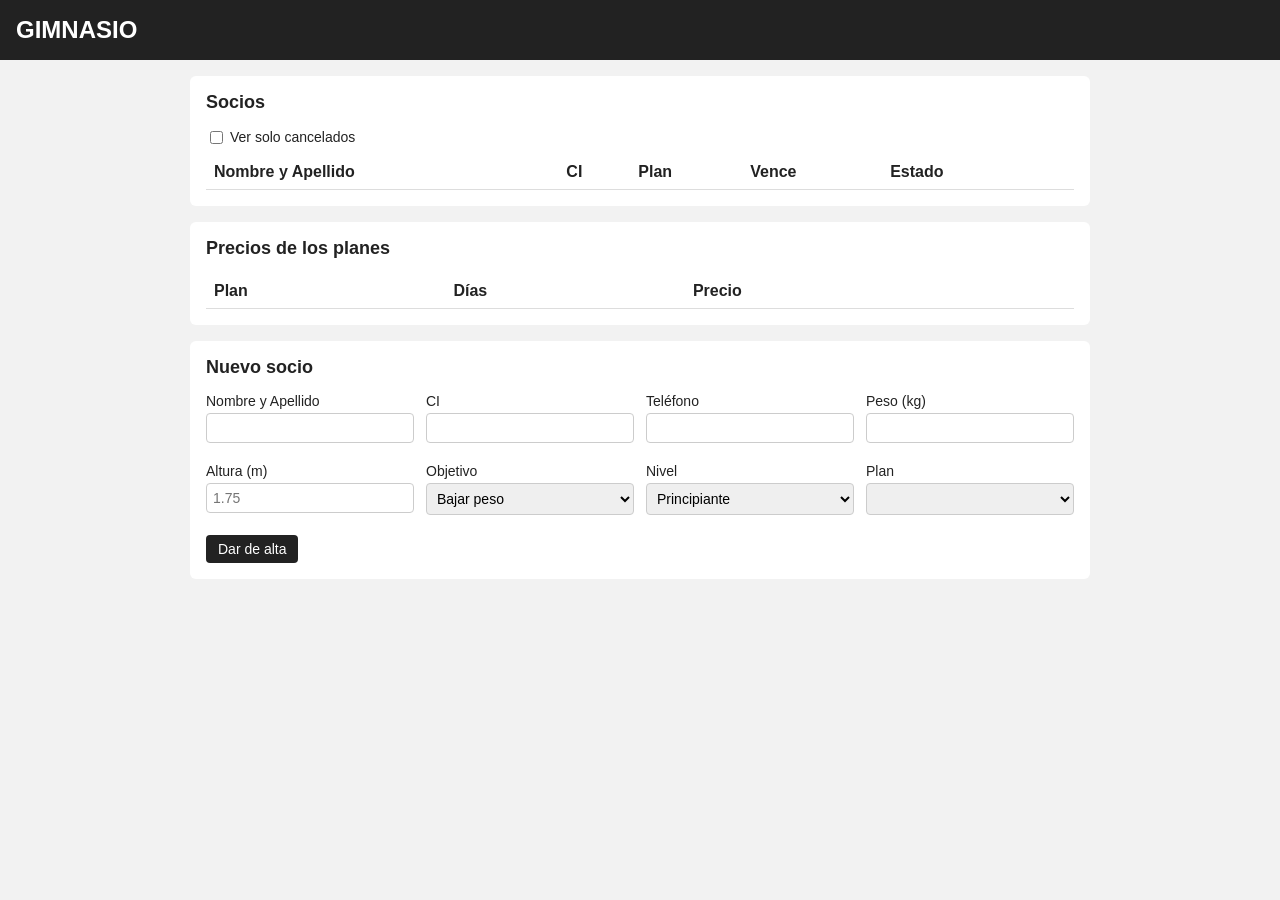
==== static/index.html @ 50587e6d "Merge pull request #16: T5 T5: cancelar y congelar plan" ====
<!DOCTYPE html>
<html lang="es">
<head>
    <meta charset="UTF-8">
    <meta name="viewport" content="width=device-width, initial-scale=1.0">
    <title>Gimnasio - Socios</title>
    <link rel="stylesheet" href="estilos.css">
</head>
<body>
    <header>
        <h1>GIMNASIO</h1>
    </header>

    <main>
        <!-- Aquí aparecen los mensajes de éxito o error -->
        <div id="mensaje"></div>

        <section>
            <h2>Socios</h2>
            <label class="casilla">
                <input id="ver-cancelados" type="checkbox" onchange="cargarSocios()"> Ver solo cancelados
            </label>
            <div class="tabla-scroll">
                <table>
                    <thead>
                        <tr>
                            <th>Nombre y Apellido</th>
                            <th>CI</th>
                            <th>Plan</th>
                            <th>Vence</th>
                            <th>Estado</th>
                            <th></th>
                        </tr>
                    </thead>
                    <!-- Las filas las rellena cargarSocios() en app.js -->
                    <tbody id="tabla-socios"></tbody>
                </table>
            </div>
        </section>

        <section>
            <h2>Precios de los planes</h2>
            <div class="tabla-scroll">
                <table>
                    <thead>
                        <tr>
                            <th>Plan</th>
                            <th>Días</th>
                            <th>Precio</th>
                            <th></th>
                        </tr>
                    </thead>
                    <!-- Las filas las rellena cargarPrecios() en app.js -->
                    <tbody id="tabla-precios"></tbody>
                </table>
            </div>
        </section>

        <section>
            <h2>Nuevo socio</h2>
            <form id="form-alta" onsubmit="darDeAlta(event)">
                <div class="campos">
                    <label>Nombre y Apellido <input id="nombre" required></label>
                    <label>CI <input id="ci" required></label>
                    <label>Teléfono <input id="telefono"></label>
                    <label>Peso (kg) <input id="peso" type="number" step="0.1" required></label>
                    <label>Altura (m) <input id="altura" type="number" step="0.01" placeholder="1.75" required></label>
                    <label>Objetivo
                        <select id="objetivo">
                            <option value="bajar peso">Bajar peso</option>
                            <option value="ganar musculo">Ganar músculo</option>
                            <option value="mantenerse">Mantenerse</option>
                        </select>
                    </label>
                    <label>Nivel
                        <select id="nivel">
                            <option value="principiante">Principiante</option>
                            <option value="intermedio">Intermedio</option>
                            <option value="avanzado">Avanzado</option>
                        </select>
                    </label>
                    <label>Plan
                        <!-- Las opciones las rellena cargarPlanes() en app.js -->
                        <select id="plan"></select>
                    </label>
                </div>
                <button type="submit">Dar de alta</button>
            </form>
        </section>
    </main>

    <script src="app.js"></script>
    <script>
        // Al abrir la página: cargar la tabla y los planes del desplegable
        cargarSocios();
        cargarPlanes("plan", null);
        cargarPrecios();
    </script>
</body>
</html>
---- static/estilos.css ----
/* =============================================
   Estilos del gimnasio (CSS básico, sin frameworks)
   ============================================= */

body {
    margin: 0;
    font-family: Arial, sans-serif;
    background: #f2f2f2;
    color: #222;
}

header {
    background: #222;
    color: white;
    padding: 16px;
}

header h1 {
    margin: 0;
    font-size: 24px;
}

header a {
    color: #ccc;
    text-decoration: none;
}

main {
    max-width: 900px;
    margin: 0 auto;
    padding: 16px;
}

section {
    background: white;
    padding: 16px;
    margin-bottom: 16px;
    border-radius: 6px;
}

h2 {
    margin-top: 0;
    font-size: 18px;
}

/* El atributo hidden tiene que ganarle al display de botones y etiquetas */
[hidden] {
    display: none !important;
}

/* ---------- Mensajes ---------- */

.mensaje {
    padding: 12px;
    margin-bottom: 16px;
    border-radius: 6px;
    font-weight: bold;
}

.mensaje.ok {
    background: #d4edda;
    color: #155724;
}

.mensaje.error {
    background: #f8d7da;
    color: #721c24;
}

/* ---------- Tablas ---------- */

.tabla-scroll {
    overflow-x: auto;
}

table {
    width: 100%;
    border-collapse: collapse;
}

th, td {
    text-align: left;
    padding: 8px;
    border-bottom: 1px solid #ddd;
}

.acciones {
    white-space: nowrap;
}

/* ---------- Estados del socio (regla 2) ---------- */

.estado {
    padding: 3px 8px;
    border-radius: 10px;
    font-size: 13px;
    color: white;
}

.activo {
    background: #28a745;
}

.por-vencer {
    background: #fd7e14;
}

.vencido {
    background: #dc3545;
}

.congelado {
    background: #17a2b8;
}

.cancelado {
    background: #6c757d;
}

/* ---------- Progreso (regla 6) ---------- */

.va-bien {
    color: #28a745;
}

.va-mal {
    color: #dc3545;
}

/* ---------- Formularios y botones ---------- */

.campos {
    display: grid;
    grid-template-columns: repeat(auto-fill, minmax(200px, 1fr));
    gap: 12px;
    margin-bottom: 12px;
}

label {
    display: flex;
    flex-direction: column;
    gap: 4px;
    font-size: 14px;
    margin-bottom: 8px;
}

label.casilla {
    flex-direction: row;
    align-items: center;
}

#acciones-renovar, #acciones-congelar {
    margin-bottom: 12px;
}

input, select {
    padding: 6px;
    font-size: 14px;
    border: 1px solid #ccc;
    border-radius: 4px;
}

button, .boton {
    padding: 6px 12px;
    font-size: 14px;
    background: #222;
    color: white;
    border: none;
    border-radius: 4px;
    cursor: pointer;
    text-decoration: none;
    display: inline-block;
}

button:hover, .boton:hover {
    background: #444;
}

/* ---------- Ficha: dos columnas (una en móvil) ---------- */

.columnas {
    display: grid;
    grid-template-columns: 1fr 1fr;
    gap: 16px;
    margin-bottom: 16px;
}

.columnas section {
    margin-bottom: 0;
}

@media (max-width: 600px) {
    .columnas {
        grid-template-columns: 1fr;
    }
}


/* Botón para eliminar socios */
.boton-eliminar {
    background: #dc3545;
}

.boton-eliminar:hover {
    background: #b02a37;
}
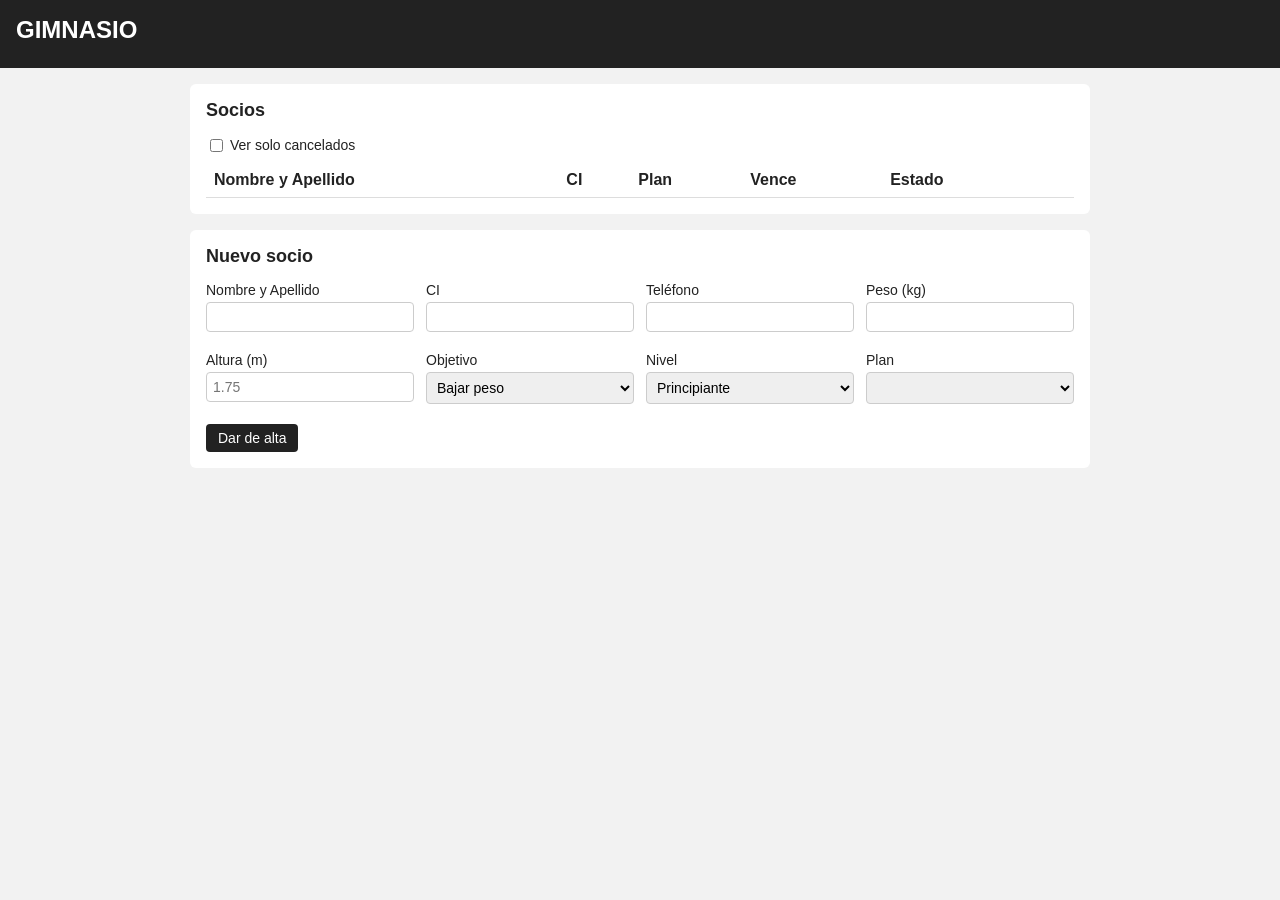
==== commit 551b2fb2: "Merge pull request #18: T8 T8: login, roles y listado de usuarios" ====
--- a/static/index.html
+++ b/static/index.html
@@ -9,6 +9,8 @@
 <body>
     <header>
         <h1>GIMNASIO</h1>
+        <a class="solo-admin" href="usuarios.html">Usuarios</a>
+        <div id="sesion"></div>
     </header>
 
     <main>
@@ -38,7 +40,7 @@
             </div>
         </section>
 
-        <section>
+        <section class="solo-admin">
             <h2>Precios de los planes</h2>
             <div class="tabla-scroll">
                 <table>
@@ -91,7 +93,8 @@
 
     <script src="app.js"></script>
     <script>
-        // Al abrir la página: cargar la tabla y los planes del desplegable
+        // Al abrir la página: mostrar la sesión, y cargar la tabla y los planes del desplegable
+        mostrarSesion();
         cargarSocios();
         cargarPlanes("plan", null);
         cargarPrecios();
--- a/static/estilos.css
+++ b/static/estilos.css
@@ -48,6 +48,16 @@
     display: none !important;
 }
 
+/* Lo que solo usa el administrador no se muestra a los demás roles (regla 15) */
+body:not(.rol-admin) .solo-admin {
+    display: none;
+}
+
+#sesion {
+    margin-top: 8px;
+    font-size: 14px;
+}
+
 /* ---------- Mensajes ---------- */
 
 .mensaje {
@@ -124,6 +134,16 @@
 }
 
 .va-mal {
+    color: #dc3545;
+}
+
+/* ---------- Rutina: qué hizo y qué no (regla 12) ---------- */
+
+.hecho {
+    color: #28a745;
+}
+
+.no-hecho {
     color: #dc3545;
 }
 
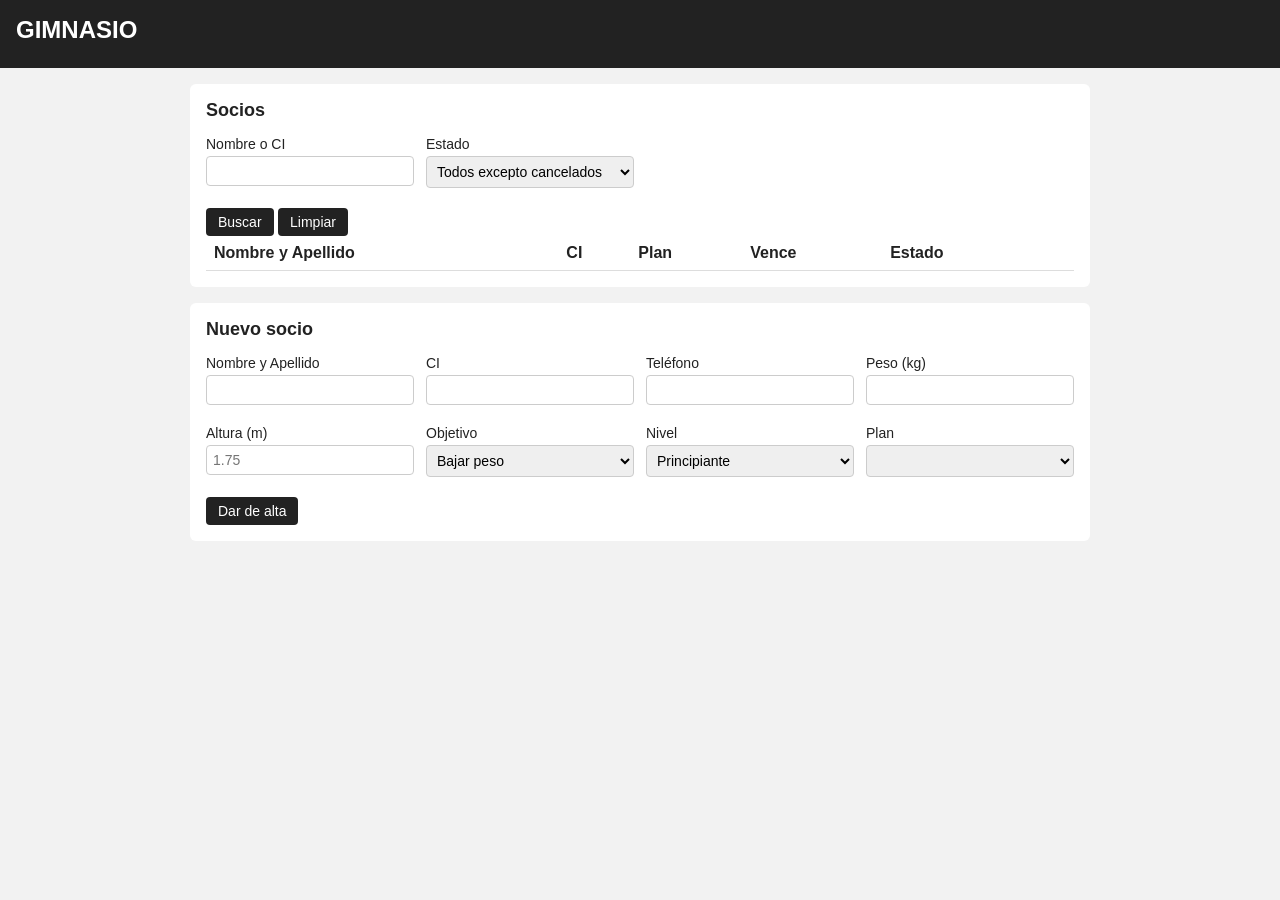
==== commit 8cf3520b: "Implementar T2: busqueda de socios por texto y estado" ====
--- a/static/index.html
+++ b/static/index.html
@@ -19,9 +19,23 @@
 
         <section>
             <h2>Socios</h2>
-            <label class="casilla">
-                <input id="ver-cancelados" type="checkbox" onchange="cargarSocios()"> Ver solo cancelados
-            </label>
+            <form id="form-busqueda" onsubmit="buscarSocios(event)">
+                <div class="campos">
+                    <label>Nombre o CI <input id="busqueda" type="search"></label>
+                    <label>Estado
+                        <select id="estado-busqueda">
+                            <option value="">Todos excepto cancelados</option>
+                            <option>Activo</option>
+                            <option>Por vencer</option>
+                            <option>Vencido</option>
+                            <option>Congelado</option>
+                            <option>Cancelado</option>
+                        </select>
+                    </label>
+                </div>
+                <button type="submit">Buscar</button>
+                <button type="button" onclick="limpiarBusqueda()">Limpiar</button>
+            </form>
             <div class="tabla-scroll">
                 <table>
                     <thead>
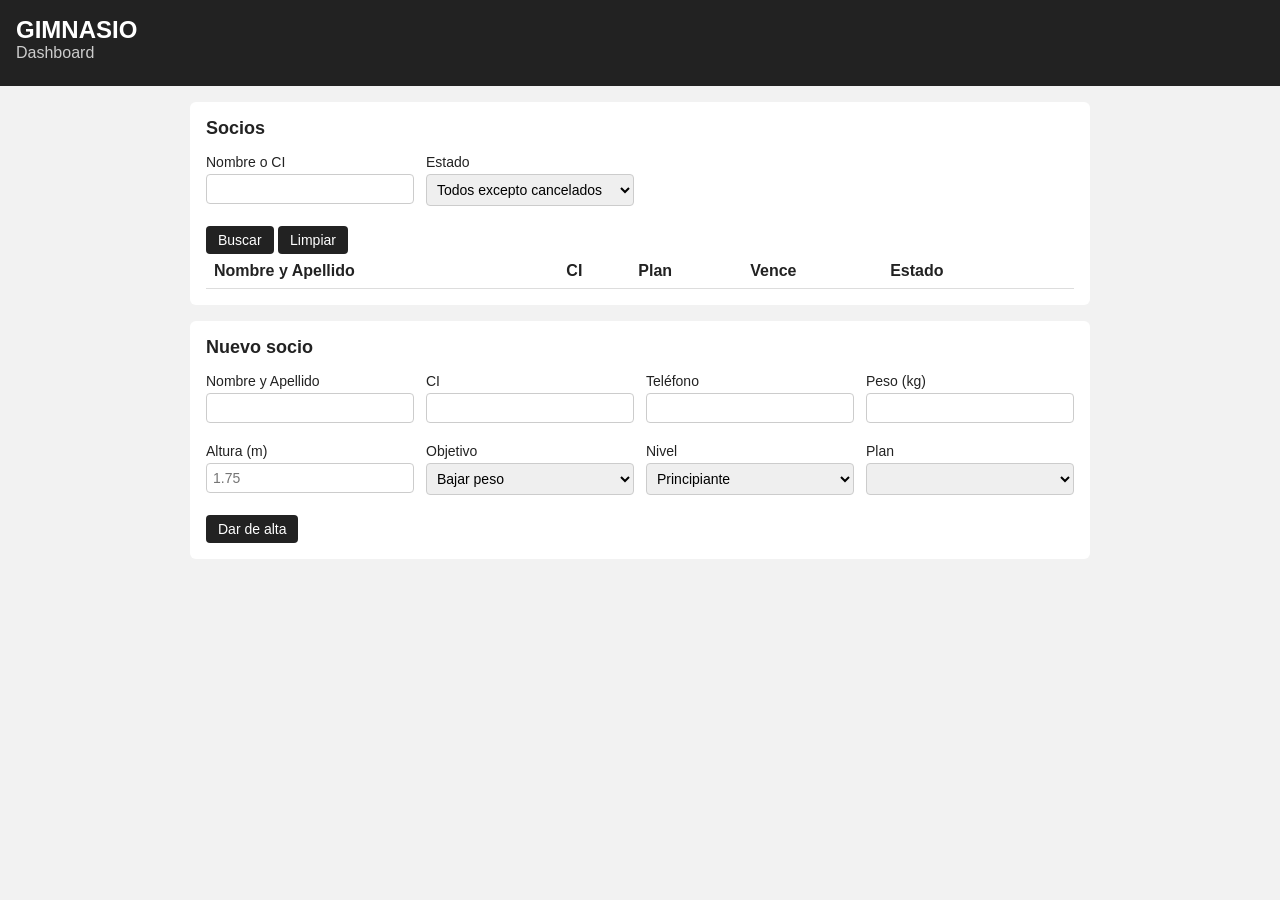
==== commit 6536957d: "Implementa T6: dashboard con totales del mes, listas por estado y socios en riesgo" ====
--- a/static/index.html
+++ b/static/index.html
@@ -9,6 +9,7 @@
 <body>
     <header>
         <h1>GIMNASIO</h1>
+        <a href="dashboard.html">Dashboard</a>
         <a class="solo-admin" href="usuarios.html">Usuarios</a>
         <div id="sesion"></div>
     </header>
--- a/static/estilos.css
+++ b/static/estilos.css
@@ -23,6 +23,7 @@
 header a {
     color: #ccc;
     text-decoration: none;
+    margin-right: 12px;
 }
 
 main {
@@ -216,6 +217,29 @@
 }
 
 
+/* ---------- Dashboard: tarjetas con números (sin librerías de gráficos) ---------- */
+
+.tarjetas {
+    display: grid;
+    grid-template-columns: repeat(auto-fit, minmax(140px, 1fr));
+    gap: 12px;
+}
+
+.tarjeta {
+    border: 1px solid #ddd;
+    border-radius: 6px;
+    padding: 12px;
+    text-align: center;
+}
+
+.tarjeta .numero {
+    display: block;
+    font-size: 26px;
+    font-weight: bold;
+    margin-bottom: 6px;
+}
+
+
 /* Botón para eliminar socios */
 .boton-eliminar {
     background: #dc3545;
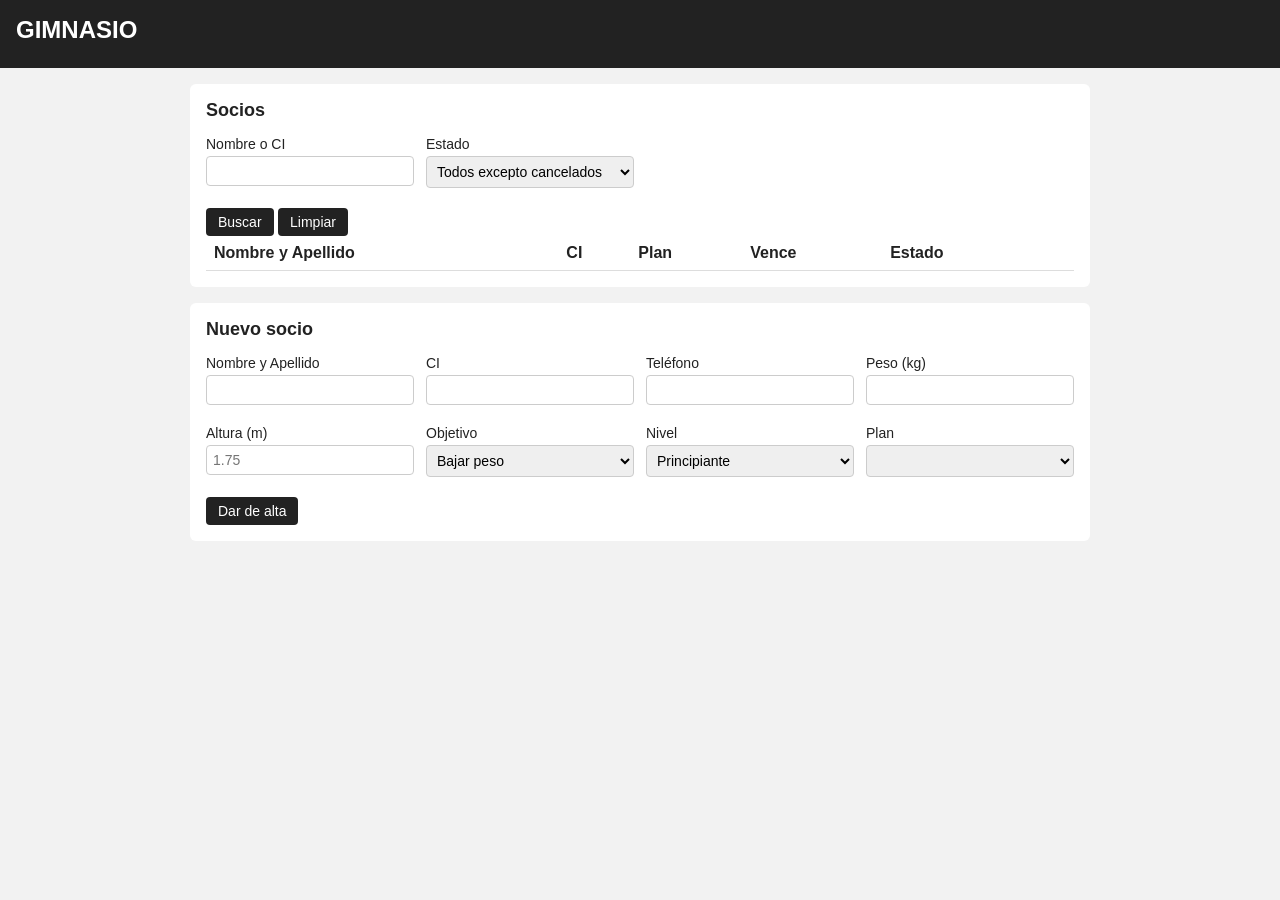
==== commit 3b8a40a4: "Merge pull request #19: T2 T2: búsqueda de socios por nombre, CI y estado" ====
--- a/static/index.html
+++ b/static/index.html
@@ -9,7 +9,6 @@
 <body>
     <header>
         <h1>GIMNASIO</h1>
-        <a href="dashboard.html">Dashboard</a>
         <a class="solo-admin" href="usuarios.html">Usuarios</a>
         <div id="sesion"></div>
     </header>
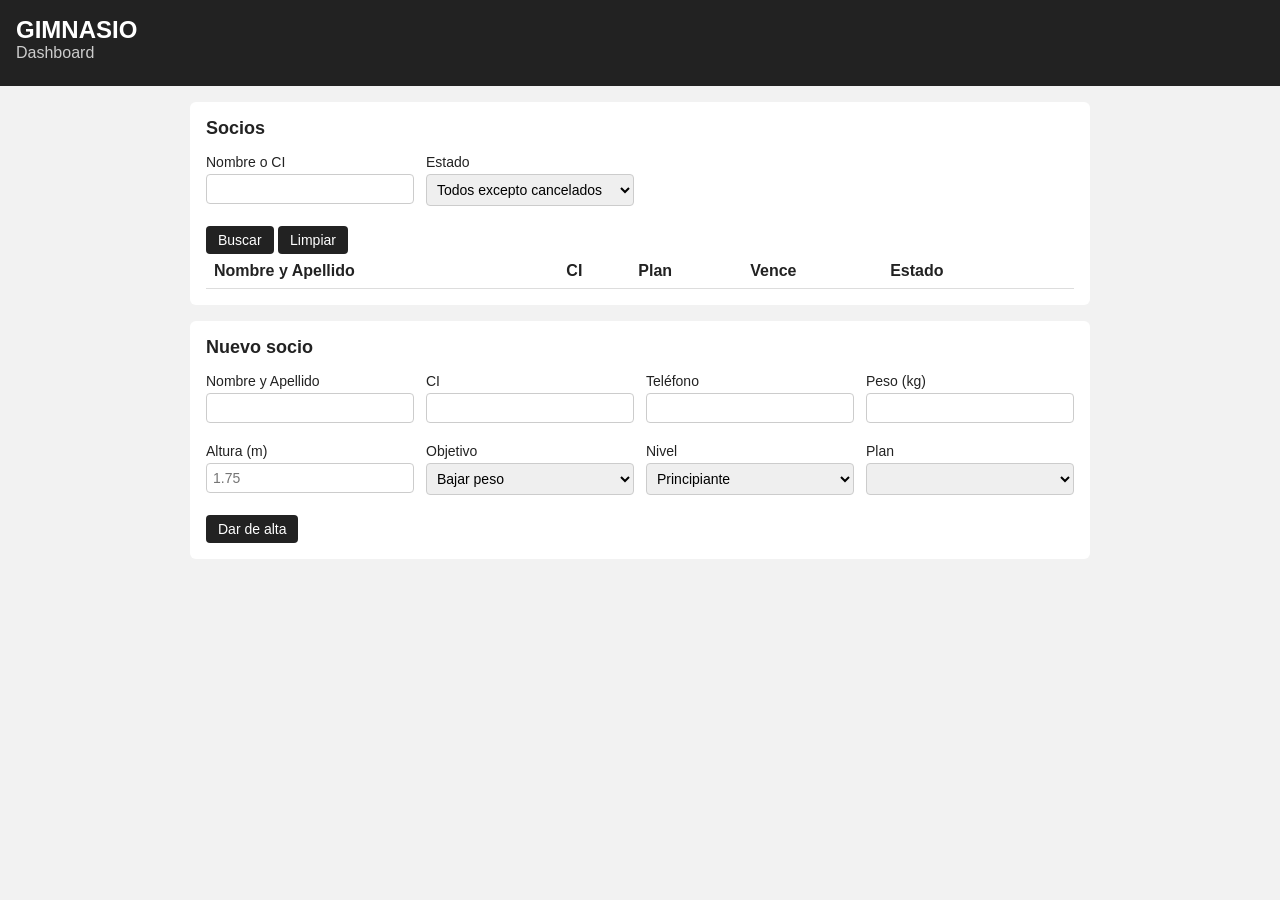
==== commit f68628b3: "Merge pull request #21: T6 T6: dashboard con totales, listas por estado y socios en riesgo" ====
--- a/static/index.html
+++ b/static/index.html
@@ -9,6 +9,7 @@
 <body>
     <header>
         <h1>GIMNASIO</h1>
+        <a href="dashboard.html">Dashboard</a>
         <a class="solo-admin" href="usuarios.html">Usuarios</a>
         <div id="sesion"></div>
     </header>
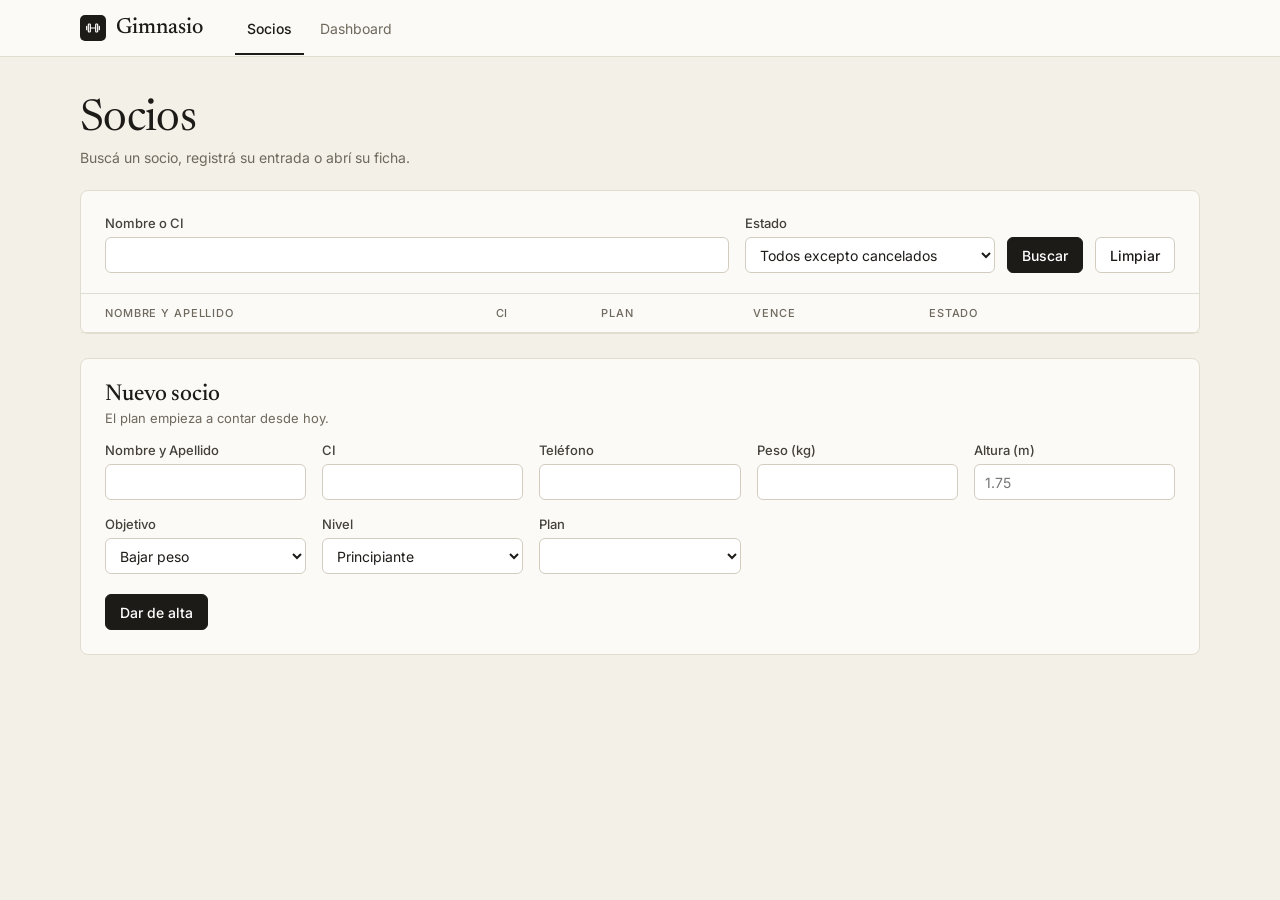
==== commit 9ddb70c1: "Rediseño sobrio de la interfaz, gráficos del dashboard y ocupación en vivo (T10) Interfaz (solo CSS," ====
--- a/static/index.html
+++ b/static/index.html
@@ -4,23 +4,36 @@
     <meta charset="UTF-8">
     <meta name="viewport" content="width=device-width, initial-scale=1.0">
     <title>Gimnasio - Socios</title>
+    <link rel="preconnect" href="https://fonts.googleapis.com">
+    <link rel="stylesheet" href="https://fonts.googleapis.com/css2?family=Inter:wght@400;500;600&family=Newsreader:opsz,wght@6..72,400;6..72,500&display=swap">
     <link rel="stylesheet" href="estilos.css">
 </head>
 <body>
     <header>
-        <h1>GIMNASIO</h1>
-        <a href="dashboard.html">Dashboard</a>
-        <a class="solo-admin" href="usuarios.html">Usuarios</a>
-        <div id="sesion"></div>
+        <div class="barra">
+            <a class="marca" href="index.html"><span class="logo"><svg viewBox="0 0 24 24" width="16" height="16" fill="none" stroke="currentColor" stroke-width="1.8" stroke-linecap="round" stroke-linejoin="round" aria-hidden="true"><rect x="5" y="6" width="3" height="12" rx="1"/><rect x="16" y="6" width="3" height="12" rx="1"/><path d="M2.5 9.5v5M21.5 9.5v5M8 12h8"/></svg></span> Gimnasio</a>
+            <nav>
+                <a class="actual" href="index.html">Socios</a>
+                <a href="dashboard.html">Dashboard</a>
+                <a class="solo-admin" href="usuarios.html">Usuarios</a>
+            </nav>
+            <div id="sesion"></div>
+        </div>
     </header>
 
     <main>
+        <div class="encabezado">
+            <div>
+                <h1>Socios</h1>
+                <p class="subtitulo">Buscá un socio, registrá su entrada o abrí su ficha.</p>
+            </div>
+        </div>
+
         <!-- Aquí aparecen los mensajes de éxito o error -->
         <div id="mensaje"></div>
 
         <section>
-            <h2>Socios</h2>
-            <form id="form-busqueda" onsubmit="buscarSocios(event)">
+            <form id="form-busqueda" class="busqueda" onsubmit="buscarSocios(event)">
                 <div class="campos">
                     <label>Nombre o CI <input id="busqueda" type="search"></label>
                     <label>Estado
@@ -35,7 +48,7 @@
                     </label>
                 </div>
                 <button type="submit">Buscar</button>
-                <button type="button" onclick="limpiarBusqueda()">Limpiar</button>
+                <button type="button" class="secundario" onclick="limpiarBusqueda()">Limpiar</button>
             </form>
             <div class="tabla-scroll">
                 <table>
@@ -55,55 +68,58 @@
             </div>
         </section>
 
-        <section class="solo-admin">
-            <h2>Precios de los planes</h2>
-            <div class="tabla-scroll">
-                <table>
-                    <thead>
-                        <tr>
-                            <th>Plan</th>
-                            <th>Días</th>
-                            <th>Precio</th>
-                            <th></th>
-                        </tr>
-                    </thead>
-                    <!-- Las filas las rellena cargarPrecios() en app.js -->
-                    <tbody id="tabla-precios"></tbody>
-                </table>
-            </div>
-        </section>
-
-        <section>
-            <h2>Nuevo socio</h2>
-            <form id="form-alta" onsubmit="darDeAlta(event)">
-                <div class="campos">
-                    <label>Nombre y Apellido <input id="nombre" required></label>
-                    <label>CI <input id="ci" required></label>
-                    <label>Teléfono <input id="telefono"></label>
-                    <label>Peso (kg) <input id="peso" type="number" step="0.1" required></label>
-                    <label>Altura (m) <input id="altura" type="number" step="0.01" placeholder="1.75" required></label>
-                    <label>Objetivo
-                        <select id="objetivo">
-                            <option value="bajar peso">Bajar peso</option>
-                            <option value="ganar musculo">Ganar músculo</option>
-                            <option value="mantenerse">Mantenerse</option>
-                        </select>
-                    </label>
-                    <label>Nivel
-                        <select id="nivel">
-                            <option value="principiante">Principiante</option>
-                            <option value="intermedio">Intermedio</option>
-                            <option value="avanzado">Avanzado</option>
-                        </select>
-                    </label>
-                    <label>Plan
-                        <!-- Las opciones las rellena cargarPlanes() en app.js -->
-                        <select id="plan"></select>
-                    </label>
+        <div class="columnas">
+            <section>
+                <h2>Nuevo socio</h2>
+                <p class="nota">El plan empieza a contar desde hoy.</p>
+                <form id="form-alta" onsubmit="darDeAlta(event)">
+                    <div class="campos">
+                        <label>Nombre y Apellido <input id="nombre" required></label>
+                        <label>CI <input id="ci" required></label>
+                        <label>Teléfono <input id="telefono"></label>
+                        <label>Peso (kg) <input id="peso" type="number" step="0.1" required></label>
+                        <label>Altura (m) <input id="altura" type="number" step="0.01" placeholder="1.75" required></label>
+                        <label>Objetivo
+                            <select id="objetivo">
+                                <option value="bajar peso">Bajar peso</option>
+                                <option value="ganar musculo">Ganar músculo</option>
+                                <option value="mantenerse">Mantenerse</option>
+                            </select>
+                        </label>
+                        <label>Nivel
+                            <select id="nivel">
+                                <option value="principiante">Principiante</option>
+                                <option value="intermedio">Intermedio</option>
+                                <option value="avanzado">Avanzado</option>
+                            </select>
+                        </label>
+                        <label>Plan
+                            <!-- Las opciones las rellena cargarPlanes() en app.js -->
+                            <select id="plan"></select>
+                        </label>
+                    </div>
+                    <button type="submit">Dar de alta</button>
+                </form>
+            </section>
+            <section class="solo-admin">
+                <h2>Precios de los planes</h2>
+                <p class="nota">Solo lo ve el administrador.</p>
+                <div class="tabla-scroll">
+                    <table>
+                        <thead>
+                            <tr>
+                                <th>Plan</th>
+                                <th>Días</th>
+                                <th>Precio</th>
+                                <th></th>
+                            </tr>
+                        </thead>
+                        <!-- Las filas las rellena cargarPrecios() en app.js -->
+                        <tbody id="tabla-precios"></tbody>
+                    </table>
                 </div>
-                <button type="submit">Dar de alta</button>
-            </form>
-        </section>
+            </section>
+        </div>
     </main>
 
     <script src="app.js"></script>
--- a/static/estilos.css
+++ b/static/estilos.css
@@ -1,47 +1,30 @@
 /* =============================================
    Estilos del gimnasio (CSS básico, sin frameworks)
+   Diseño: tonos papel, títulos con serif (Newsreader) y texto con Inter.
+   Si no hay internet, se usan Georgia y la fuente del sistema.
    ============================================= */
+
+/* Colores y fuentes en un solo lugar: cambiar uno acá lo cambia en todas las páginas */
+:root {
+    --fondo: #f3f0e8;
+    --tarjeta: #fbfaf6;
+    --texto: #1d1b18;
+    --texto-medio: #45403a;
+    --texto-suave: #6e685d;
+    --borde: #e2ddd1;
+    --borde-suave: #ece8de;
+    --borde-campo: #d4cdbf;
+    --peligro: #b91c1c;
+    --serif: "Newsreader", Georgia, serif;
+    --sans: "Inter", "Segoe UI", system-ui, sans-serif;
+}
 
 body {
     margin: 0;
-    font-family: Arial, sans-serif;
-    background: #f2f2f2;
-    color: #222;
-}
-
-header {
-    background: #222;
-    color: white;
-    padding: 16px;
-}
-
-header h1 {
-    margin: 0;
-    font-size: 24px;
-}
-
-header a {
-    color: #ccc;
-    text-decoration: none;
-    margin-right: 12px;
-}
-
-main {
-    max-width: 900px;
-    margin: 0 auto;
-    padding: 16px;
-}
-
-section {
-    background: white;
-    padding: 16px;
-    margin-bottom: 16px;
-    border-radius: 6px;
-}
-
-h2 {
-    margin-top: 0;
-    font-size: 18px;
+    font-family: var(--sans);
+    font-size: 14px;
+    background: var(--fondo);
+    color: var(--texto);
 }
 
 /* El atributo hidden tiene que ganarle al display de botones y etiquetas */
@@ -54,34 +37,191 @@
     display: none;
 }
 
+/* ---------- Barra de arriba ---------- */
+
+header {
+    background: var(--tarjeta);
+    border-bottom: 1px solid var(--borde);
+}
+
+.barra {
+    max-width: 1120px;
+    margin: 0 auto;
+    padding: 0 24px;
+    min-height: 56px;
+    display: flex;
+    align-items: center;
+    gap: 32px;
+    flex-wrap: wrap;
+}
+
+.marca {
+    display: flex;
+    align-items: center;
+    gap: 10px;
+    font-family: var(--serif);
+    font-size: 22px;
+    font-weight: 500;
+    color: var(--texto);
+    text-decoration: none;
+}
+
+/* Logo: una mancuerna dibujada con SVG dentro de un cuadradito oscuro */
+.logo {
+    width: 26px;
+    height: 26px;
+    border-radius: 5px;
+    background: var(--texto);
+    color: white;
+    display: inline-flex;
+    align-items: center;
+    justify-content: center;
+    font-family: var(--sans);
+    font-size: 12px;
+    font-weight: 600;
+}
+
+nav {
+    display: flex;
+    gap: 4px;
+    flex: 1;
+}
+
+nav a {
+    padding: 18px 12px;
+    color: var(--texto-suave);
+    text-decoration: none;
+}
+
+nav a:hover {
+    color: var(--texto);
+}
+
+/* La página en la que estás se marca con una raya abajo */
+nav a.actual {
+    color: var(--texto);
+    font-weight: 500;
+    box-shadow: inset 0 -2px 0 var(--texto);
+}
+
 #sesion {
-    margin-top: 8px;
-    font-size: 14px;
+    display: flex;
+    align-items: center;
+    gap: 12px;
+    font-size: 13px;
+    color: var(--texto-suave);
+}
+
+/* ---------- Contenido ---------- */
+
+main {
+    max-width: 1120px;
+    margin: 0 auto;
+    padding: 40px 24px 64px;
+}
+
+/* Jerarquía: título de página grande con serif, secciones medianas, etiquetas chicas */
+h1 {
+    margin: 0;
+    font-family: var(--serif);
+    font-size: 44px;
+    font-weight: 400;
+    letter-spacing: -0.015em;
+    line-height: 1.05;
+}
+
+.encabezado {
+    display: flex;
+    align-items: flex-end;
+    justify-content: space-between;
+    gap: 16px;
+    flex-wrap: wrap;
+    margin-bottom: 24px;
+}
+
+.subtitulo {
+    margin: 6px 0 0;
+    color: var(--texto-suave);
+}
+
+.volver {
+    display: inline-block;
+    margin-bottom: 8px;
+    font-size: 13px;
+    color: var(--texto-suave);
+    text-decoration: none;
+}
+
+h2 {
+    margin: 0 0 12px;
+    font-family: var(--serif);
+    font-size: 23px;
+    font-weight: 500;
+    letter-spacing: -0.005em;
+}
+
+.nota {
+    margin: -8px 0 16px;
+    font-size: 13px;
+    color: var(--texto-suave);
+}
+
+section {
+    background: var(--tarjeta);
+    border: 1px solid var(--borde);
+    border-radius: 8px;
+    padding: 24px;
+    margin-bottom: 24px;
+}
+
+section p {
+    margin: 8px 0;
+}
+
+/* Dos columnas que pasan a una en pantallas chicas (nunca tres: min() evita que se desborde en el celular) */
+.columnas {
+    display: grid;
+    grid-template-columns: repeat(auto-fit, minmax(min(420px, 100%), 1fr));
+    gap: 24px;
+    align-items: start;
+    margin-bottom: 24px;
+}
+
+.columnas section {
+    margin-bottom: 0;
 }
 
 /* ---------- Mensajes ---------- */
 
 .mensaje {
-    padding: 12px;
-    margin-bottom: 16px;
-    border-radius: 6px;
-    font-weight: bold;
+    padding: 12px 16px;
+    margin-bottom: 24px;
+    border: 1px solid;
+    border-radius: 8px;
+    font-weight: 500;
 }
 
 .mensaje.ok {
-    background: #d4edda;
-    color: #155724;
+    background: #eef3ea;
+    color: #2f5a2a;
+    border-color: #cbdcc4;
 }
 
 .mensaje.error {
-    background: #f8d7da;
-    color: #721c24;
+    background: #f8ece8;
+    color: #8c2a1c;
+    border-color: #e8c9c0;
 }
 
 /* ---------- Tablas ---------- */
 
 .tabla-scroll {
     overflow-x: auto;
+}
+
+/* Una tabla que va pegada a los bordes de su sección */
+section .tabla-scroll:last-child {
+    margin: 0 -24px -24px;
 }
 
 table {
@@ -91,61 +231,94 @@
 
 th, td {
     text-align: left;
-    padding: 8px;
-    border-bottom: 1px solid #ddd;
+    padding: 12px 16px;
+    border-bottom: 1px solid var(--borde-suave);
+}
+
+th {
+    font-size: 11px;
+    font-weight: 500;
+    text-transform: uppercase;
+    letter-spacing: 0.08em;
+    color: var(--texto-suave);
+    border-bottom-color: var(--borde);
+}
+
+th:first-child, td:first-child {
+    padding-left: 24px;
+}
+
+th:last-child, td:last-child {
+    padding-right: 24px;
+}
+
+tbody tr:last-child td {
+    border-bottom: none;
+}
+
+td {
+    vertical-align: middle;
+}
+
+/* En las entradas de la rutina cada celda tiene varias líneas: alineadas arriba */
+#tabla-entradas td {
+    vertical-align: top;
 }
 
 .acciones {
     white-space: nowrap;
-}
-
-/* ---------- Estados del socio (regla 2) ---------- */
+    text-align: right;
+}
+
+/* ---------- Estados del socio (regla 2): un punto de color y el texto ---------- */
 
 .estado {
-    padding: 3px 8px;
-    border-radius: 10px;
-    font-size: 13px;
-    color: white;
-}
-
-.activo {
-    background: #28a745;
-}
-
-.por-vencer {
-    background: #fd7e14;
-}
-
-.vencido {
-    background: #dc3545;
-}
-
-.congelado {
-    background: #17a2b8;
-}
-
-.cancelado {
-    background: #6c757d;
-}
-
-/* ---------- Progreso (regla 6) ---------- */
-
-.va-bien {
-    color: #28a745;
-}
-
-.va-mal {
-    color: #dc3545;
-}
-
-/* ---------- Rutina: qué hizo y qué no (regla 12) ---------- */
-
-.hecho {
-    color: #28a745;
-}
-
-.no-hecho {
-    color: #dc3545;
+    white-space: nowrap;
+    font-weight: normal;
+}
+
+.estado::before {
+    content: "";
+    display: inline-block;
+    width: 6px;
+    height: 6px;
+    margin-right: 8px;
+    border-radius: 50%;
+    vertical-align: middle;
+    background: currentColor;
+}
+
+/* En el título de la ficha el estado va dentro de una pastilla */
+h1 .estado {
+    display: inline-flex;
+    align-items: center;
+    height: 24px;
+    padding: 0 10px;
+    margin-left: 8px;
+    border: 1px solid var(--borde);
+    border-radius: 999px;
+    background: var(--tarjeta);
+    font-family: var(--sans);
+    font-size: 12px;
+    font-weight: 500;
+    letter-spacing: 0;
+    vertical-align: middle;
+}
+
+.activo::before { background: #15803d; }
+.por-vencer::before { background: #b45309; }
+.vencido::before { background: #b91c1c; }
+.congelado::before { background: #0369a1; }
+.cancelado::before { background: #a8a294; }
+
+/* ---------- Progreso (regla 6) y rutina (regla 12) ---------- */
+
+.va-bien, .hecho {
+    color: #2f6b2a;
+}
+
+.va-mal, .no-hecho {
+    color: var(--peligro);
 }
 
 /* ---------- Formularios y botones ---------- */
@@ -153,98 +326,459 @@
 .campos {
     display: grid;
     grid-template-columns: repeat(auto-fill, minmax(200px, 1fr));
-    gap: 12px;
-    margin-bottom: 12px;
+    gap: 16px;
+    margin-bottom: 20px;
 }
 
 label {
     display: flex;
     flex-direction: column;
-    gap: 4px;
-    font-size: 14px;
-    margin-bottom: 8px;
+    gap: 6px;
+    font-size: 13px;
+    font-weight: 500;
+    color: var(--texto-medio);
 }
 
 label.casilla {
     flex-direction: row;
     align-items: center;
-}
-
-#acciones-renovar, #acciones-congelar {
-    margin-bottom: 12px;
+    gap: 8px;
+    font-weight: normal;
+    margin-bottom: 6px;
 }
 
 input, select {
-    padding: 6px;
+    height: 36px;
+    box-sizing: border-box;
+    padding: 0 10px;
+    font-family: inherit;
     font-size: 14px;
-    border: 1px solid #ccc;
-    border-radius: 4px;
+    color: var(--texto);
+    background: white;
+    border: 1px solid var(--borde-campo);
+    border-radius: 6px;
+}
+
+input:focus, select:focus {
+    outline: none;
+    border-color: var(--texto);
+}
+
+input[type="checkbox"] {
+    width: 15px;
+    height: 15px;
+    margin: 0;
+    accent-color: var(--texto);
+}
+
+/* Búsqueda de socios: los campos y los botones en una sola fila */
+.busqueda {
+    display: flex;
+    flex-wrap: wrap;
+    align-items: flex-end;
+    gap: 12px;
+    padding-bottom: 20px;
+    margin-bottom: 0;
+}
+
+.busqueda .campos {
+    flex: 1 1 400px;
+    grid-template-columns: minmax(180px, 1fr) 250px;
+    margin-bottom: 0;
+}
+
+.busqueda + .tabla-scroll {
+    border-top: 1px solid var(--borde);
+}
+
+/* Los precios se editan dentro de la tabla */
+td input {
+    width: 110px;
+    height: 32px;
+}
+
+/* Campo y botón en la misma fila (renovar, congelar, peso, IMC) */
+.fila {
+    display: flex;
+    gap: 8px;
+    align-items: flex-end;
+    margin-bottom: 16px;
+}
+
+.fila label {
+    flex: 1;
 }
 
 button, .boton {
-    padding: 6px 12px;
+    display: inline-flex;
+    align-items: center;
+    height: 36px;
+    box-sizing: border-box;
+    padding: 0 14px;
+    font-family: inherit;
     font-size: 14px;
-    background: #222;
+    font-weight: 500;
+    background: var(--texto);
     color: white;
-    border: none;
-    border-radius: 4px;
+    border: 1px solid var(--texto);
+    border-radius: 6px;
     cursor: pointer;
     text-decoration: none;
-    display: inline-block;
-}
-
-button:hover, .boton:hover {
-    background: #444;
-}
-
-/* ---------- Ficha: dos columnas (una en móvil) ---------- */
-
-.columnas {
-    display: grid;
-    grid-template-columns: 1fr 1fr;
-    gap: 16px;
-    margin-bottom: 16px;
-}
-
-.columnas section {
-    margin-bottom: 0;
-}
-
-@media (max-width: 600px) {
-    .columnas {
-        grid-template-columns: 1fr;
-    }
-}
-
-
-/* ---------- Dashboard: tarjetas con números (sin librerías de gráficos) ---------- */
-
+    vertical-align: middle;
+}
+
+button:hover {
+    background: #3a3631;
+}
+
+/* Botón secundario: fondo claro con borde */
+button.secundario, #sesion button {
+    background: white;
+    color: var(--texto);
+    border-color: var(--borde-campo);
+}
+
+button.secundario:hover, #sesion button:hover {
+    background: var(--fondo);
+}
+
+#sesion button, td button {
+    height: 30px;
+    padding: 0 10px;
+    font-size: 13px;
+}
+
+/* "Ver ficha" es un enlace de texto, no un botón lleno */
+.boton {
+    height: 30px;
+    padding: 0 6px;
+    font-size: 13px;
+    background: none;
+    border: none;
+    color: var(--texto-medio);
+}
+
+.boton:hover {
+    color: var(--texto);
+    text-decoration: underline;
+}
+
+/* Eliminar y cancelar: texto rojo, sin llamar la atención hasta pasar el mouse */
+.boton-eliminar {
+    background: white;
+    color: var(--peligro);
+    border-color: var(--borde);
+}
+
+.boton-eliminar:hover {
+    background: #f8ece8;
+}
+
+td .boton-eliminar {
+    background: none;
+    border: none;
+    padding: 0 6px;
+}
+
+/* ---------- Tarjetas con números (dashboard y ficha) ---------- */
+
+/* Celdas unidas por una línea fina: el gap de 1px deja ver el fondo como borde */
 .tarjetas {
     display: grid;
-    grid-template-columns: repeat(auto-fit, minmax(140px, 1fr));
-    gap: 12px;
-}
-
+    grid-template-columns: repeat(auto-fit, minmax(150px, 1fr));
+    gap: 1px;
+    background: var(--borde);
+    border: 1px solid var(--borde);
+    border-radius: 8px;
+    overflow: hidden;
+    margin-bottom: 24px;
+}
+
+section .tarjetas:last-child {
+    margin-bottom: 0;
+}
+
+/* La etiqueta va arriba y el número abajo (column-reverse invierte el orden del HTML) */
 .tarjeta {
-    border: 1px solid #ddd;
+    display: flex;
+    flex-direction: column-reverse;
+    justify-content: flex-end;
+    gap: 6px;
+    background: var(--tarjeta);
+    padding: 18px 20px;
+    font-size: 11px;
+    font-weight: 500;
+    text-transform: uppercase;
+    letter-spacing: 0.08em;
+    color: var(--texto-suave);
+}
+
+.tarjeta .numero {
+    font-family: var(--serif);
+    font-size: 36px;
+    font-weight: 400;
+    line-height: 1.1;
+    letter-spacing: -0.01em;
+    text-transform: none;
+    color: var(--texto);
+}
+
+.tarjeta .estado {
+    color: var(--texto-medio);
+}
+
+/* ---------- Gráficos del dashboard (SVG hecho a mano en app.js) ---------- */
+
+.grafico {
+    position: relative;
+}
+
+.grafico svg {
+    display: block;
+}
+
+.linea-guia {
+    stroke: var(--borde-suave);
+}
+
+.eje {
+    font-size: 11px;
+    fill: var(--texto-suave);
+}
+
+.barra {
+    fill: #57524a;
+}
+
+.zona {
+    fill: transparent;
+}
+
+/* La columna bajo el mouse se marca más oscura y con un fondo suave */
+.columna:hover .barra {
+    fill: var(--texto);
+}
+
+.columna:hover .zona {
+    fill: rgba(29, 27, 24, 0.04);
+}
+
+.tooltip {
+    position: absolute;
+    transform: translate(-50%, calc(-100% - 12px));
+    padding: 6px 10px;
     border-radius: 6px;
-    padding: 12px;
+    background: var(--texto);
+    color: white;
+    font-size: 12px;
+    white-space: nowrap;
+    pointer-events: none;
+}
+
+/* Ocupación (T10): medio círculo con el número en el centro */
+.medidor {
+    position: relative;
+    max-width: 320px;
+    margin: 8px auto 0;
+}
+
+.medidor svg {
+    display: block;
+    width: 100%;
+}
+
+.medidor-fondo, .medidor-valor {
+    fill: none;
+    stroke-width: 14;
+    stroke-linecap: round;
+}
+
+.medidor-fondo {
+    stroke: var(--borde-suave);
+}
+
+.medidor-valor {
+    stroke: var(--texto);
+}
+
+.medidor-texto {
+    position: absolute;
+    left: 0;
+    right: 0;
+    bottom: 0;
+    display: flex;
+    flex-direction: column;
+    align-items: center;
+    gap: 2px;
+    color: var(--texto-suave);
+    font-size: 13px;
+}
+
+.medidor-numero {
+    font-family: var(--serif);
+    font-size: 52px;
+    line-height: 1;
+    color: var(--texto);
+}
+
+.medidor-texto strong {
+    margin-top: 6px;
+    font-size: 11px;
+    font-weight: 500;
+    text-transform: uppercase;
+    letter-spacing: 0.08em;
+    color: var(--texto-medio);
+}
+
+/* Marca "Adentro" junto al nombre en la tabla de socios */
+.adentro {
+    margin-left: 8px;
+    padding: 2px 8px;
+    border: 1px solid var(--borde);
+    border-radius: 999px;
+    font-size: 11px;
+    color: var(--texto-medio);
+}
+
+/* Socios por estado: nombre, barra y cantidad en una fila */
+.barra-estado {
+    display: grid;
+    grid-template-columns: 120px 1fr 80px;
+    align-items: center;
+    gap: 16px;
+    padding: 8px 0;
+}
+
+.pista {
+    height: 8px;
+    border-radius: 4px;
+    background: var(--borde-suave);
+    overflow: hidden;
+}
+
+.relleno {
+    height: 100%;
+    border-radius: 4px;
+    background: #57524a;
+}
+
+.cantidad {
+    text-align: right;
+    font-weight: 500;
+}
+
+.porcentaje {
+    margin-left: 4px;
+    font-weight: normal;
+    color: var(--texto-suave);
+}
+
+/* ---------- Ficha del socio ---------- */
+
+/* Filas "dato: valor" con el valor a la derecha */
+.dato {
+    display: flex;
+    justify-content: space-between;
+    gap: 16px;
+    padding: 10px 0;
+    margin: 0;
+    border-bottom: 1px solid var(--borde-suave);
+}
+
+.dato > span:first-child {
+    color: var(--texto-suave);
+}
+
+.aviso {
+    display: flex;
+    align-items: center;
+    justify-content: space-between;
+    gap: 16px;
+    flex-wrap: wrap;
+    padding: 14px 20px;
+    margin-bottom: 24px;
+    background: var(--tarjeta);
+    border: 1px solid var(--borde);
+    border-radius: 8px;
+}
+
+.separador {
+    border-top: 1px solid var(--borde-suave);
+    padding-top: 16px;
+}
+
+#ejercicios-del-dia {
+    margin: 4px 0 16px;
+    padding-left: 18px;
+    color: var(--texto-medio);
+}
+
+/* ---------- Página de login ---------- */
+
+.login main {
+    max-width: 360px;
+    padding-top: 12vh;
     text-align: center;
 }
 
-.tarjeta .numero {
-    display: block;
-    font-size: 26px;
-    font-weight: bold;
-    margin-bottom: 6px;
-}
-
-
-/* Botón para eliminar socios */
-.boton-eliminar {
-    background: #dc3545;
-}
-
-.boton-eliminar:hover {
-    background: #b02a37;
-}
+.login h1 {
+    font-size: 34px;
+}
+
+.login section {
+    margin-top: 24px;
+    text-align: left;
+}
+
+.login .campos {
+    grid-template-columns: 1fr;
+}
+
+.login button[type="submit"] {
+    width: 100%;
+    justify-content: center;
+    height: 40px;
+}
+
+/* ---------- Pantallas chicas ---------- */
+
+@media (max-width: 700px) {
+    .barra {
+        gap: 0 16px;
+        padding: 8px 16px 0;
+    }
+
+    nav {
+        order: 3;
+        flex-basis: 100%;
+        overflow-x: auto;
+    }
+
+    nav a {
+        padding: 12px;
+    }
+
+    #sesion {
+        margin-left: auto;
+    }
+
+    main {
+        padding: 28px 16px 48px;
+    }
+
+    h1 {
+        font-size: 34px;
+    }
+
+    .busqueda .campos {
+        grid-template-columns: 1fr;
+    }
+
+    section {
+        padding: 20px;
+    }
+
+    section .tabla-scroll:last-child {
+        margin: 0 -20px -20px;
+    }
+}
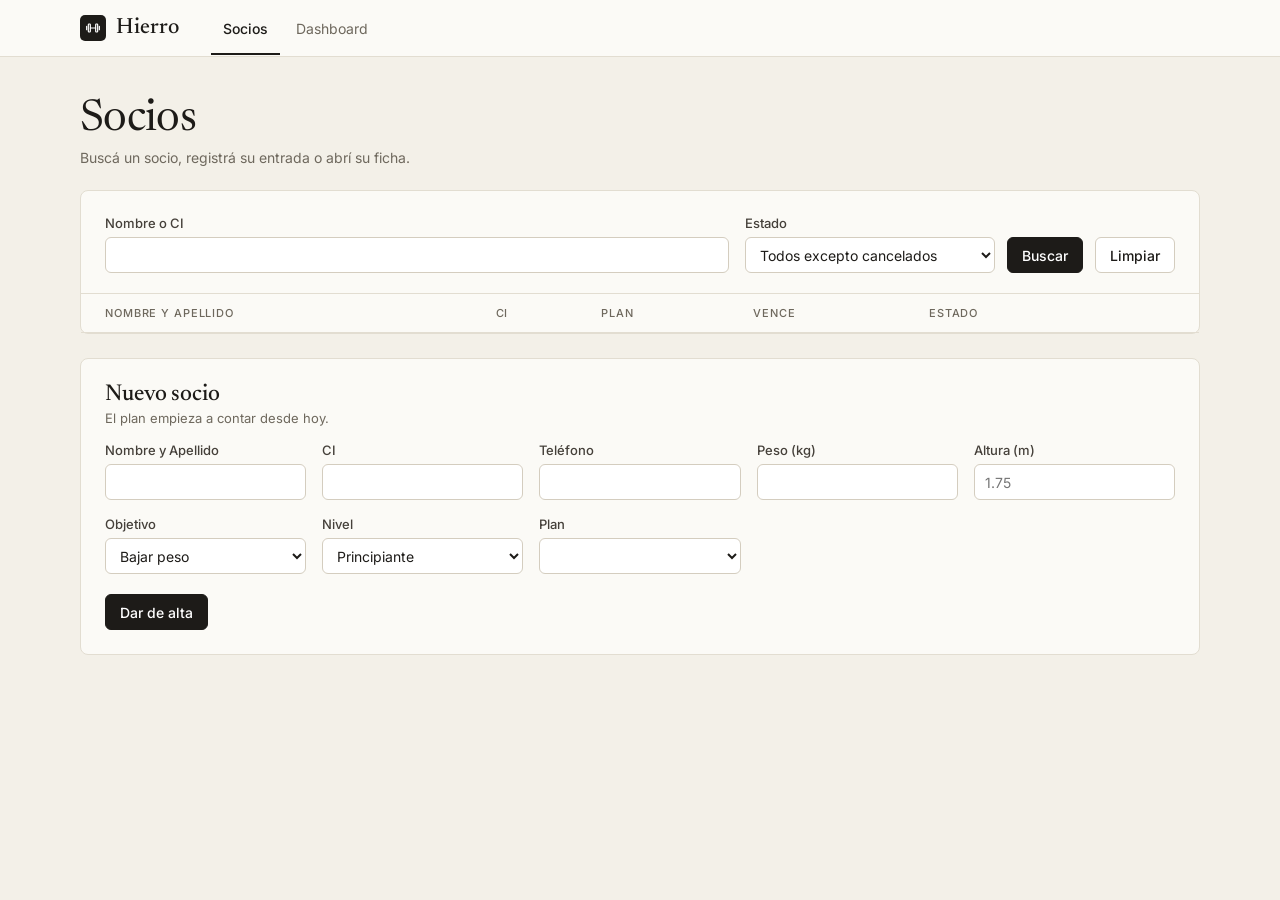
==== commit 2ec9479a: "Hierro: ficha en pestañas, página de Planes y mejoras de la interfaz - El gimnasio pasa a llamarse H" ====
--- a/static/index.html
+++ b/static/index.html
@@ -3,7 +3,7 @@
 <head>
     <meta charset="UTF-8">
     <meta name="viewport" content="width=device-width, initial-scale=1.0">
-    <title>Gimnasio - Socios</title>
+    <title>Hierro - Socios</title>
     <link rel="preconnect" href="https://fonts.googleapis.com">
     <link rel="stylesheet" href="https://fonts.googleapis.com/css2?family=Inter:wght@400;500;600&family=Newsreader:opsz,wght@6..72,400;6..72,500&display=swap">
     <link rel="stylesheet" href="estilos.css">
@@ -11,10 +11,11 @@
 <body>
     <header>
         <div class="barra">
-            <a class="marca" href="index.html"><span class="logo"><svg viewBox="0 0 24 24" width="16" height="16" fill="none" stroke="currentColor" stroke-width="1.8" stroke-linecap="round" stroke-linejoin="round" aria-hidden="true"><rect x="5" y="6" width="3" height="12" rx="1"/><rect x="16" y="6" width="3" height="12" rx="1"/><path d="M2.5 9.5v5M21.5 9.5v5M8 12h8"/></svg></span> Gimnasio</a>
+            <a class="marca" href="index.html"><span class="logo"><svg viewBox="0 0 24 24" width="16" height="16" fill="none" stroke="currentColor" stroke-width="1.8" stroke-linecap="round" stroke-linejoin="round" aria-hidden="true"><rect x="5" y="6" width="3" height="12" rx="1"/><rect x="16" y="6" width="3" height="12" rx="1"/><path d="M2.5 9.5v5M21.5 9.5v5M8 12h8"/></svg></span> Hierro</a>
             <nav>
                 <a class="actual" href="index.html">Socios</a>
                 <a href="dashboard.html">Dashboard</a>
+                <a class="solo-admin" href="planes.html">Planes</a>
                 <a class="solo-admin" href="usuarios.html">Usuarios</a>
             </nav>
             <div id="sesion"></div>
@@ -68,58 +69,38 @@
             </div>
         </section>
 
-        <div class="columnas">
-            <section>
-                <h2>Nuevo socio</h2>
-                <p class="nota">El plan empieza a contar desde hoy.</p>
-                <form id="form-alta" onsubmit="darDeAlta(event)">
-                    <div class="campos">
-                        <label>Nombre y Apellido <input id="nombre" required></label>
-                        <label>CI <input id="ci" required></label>
-                        <label>Teléfono <input id="telefono"></label>
-                        <label>Peso (kg) <input id="peso" type="number" step="0.1" required></label>
-                        <label>Altura (m) <input id="altura" type="number" step="0.01" placeholder="1.75" required></label>
-                        <label>Objetivo
-                            <select id="objetivo">
-                                <option value="bajar peso">Bajar peso</option>
-                                <option value="ganar musculo">Ganar músculo</option>
-                                <option value="mantenerse">Mantenerse</option>
-                            </select>
-                        </label>
-                        <label>Nivel
-                            <select id="nivel">
-                                <option value="principiante">Principiante</option>
-                                <option value="intermedio">Intermedio</option>
-                                <option value="avanzado">Avanzado</option>
-                            </select>
-                        </label>
-                        <label>Plan
-                            <!-- Las opciones las rellena cargarPlanes() en app.js -->
-                            <select id="plan"></select>
-                        </label>
-                    </div>
-                    <button type="submit">Dar de alta</button>
-                </form>
-            </section>
-            <section class="solo-admin">
-                <h2>Precios de los planes</h2>
-                <p class="nota">Solo lo ve el administrador.</p>
-                <div class="tabla-scroll">
-                    <table>
-                        <thead>
-                            <tr>
-                                <th>Plan</th>
-                                <th>Días</th>
-                                <th>Precio</th>
-                                <th></th>
-                            </tr>
-                        </thead>
-                        <!-- Las filas las rellena cargarPrecios() en app.js -->
-                        <tbody id="tabla-precios"></tbody>
-                    </table>
+        <section>
+            <h2>Nuevo socio</h2>
+            <p class="nota">El plan empieza a contar desde hoy.</p>
+            <form id="form-alta" onsubmit="darDeAlta(event)">
+                <div class="campos">
+                    <label>Nombre y Apellido <input id="nombre" required></label>
+                    <label>CI <input id="ci" required></label>
+                    <label>Teléfono <input id="telefono"></label>
+                    <label>Peso (kg) <input id="peso" type="number" step="0.1" required></label>
+                    <label>Altura (m) <input id="altura" type="number" step="0.01" placeholder="1.75" required></label>
+                    <label>Objetivo
+                        <select id="objetivo">
+                            <option value="bajar peso">Bajar peso</option>
+                            <option value="ganar musculo">Ganar músculo</option>
+                            <option value="mantenerse">Mantenerse</option>
+                        </select>
+                    </label>
+                    <label>Nivel
+                        <select id="nivel">
+                            <option value="principiante">Principiante</option>
+                            <option value="intermedio">Intermedio</option>
+                            <option value="avanzado">Avanzado</option>
+                        </select>
+                    </label>
+                    <label>Plan
+                        <!-- Las opciones las rellena cargarPlanes() en app.js -->
+                        <select id="plan"></select>
+                    </label>
                 </div>
-            </section>
-        </div>
+                <button type="submit">Dar de alta</button>
+            </form>
+        </section>
     </main>
 
     <script src="app.js"></script>
@@ -128,7 +109,6 @@
         mostrarSesion();
         cargarSocios();
         cargarPlanes("plan", null);
-        cargarPrecios();
     </script>
 </body>
 </html>
--- a/static/estilos.css
+++ b/static/estilos.css
@@ -474,12 +474,6 @@
     background: #f8ece8;
 }
 
-td .boton-eliminar {
-    background: none;
-    border: none;
-    padding: 0 6px;
-}
-
 /* ---------- Tarjetas con números (dashboard y ficha) ---------- */
 
 /* Celdas unidas por una línea fina: el gap de 1px deja ver el fondo como borde */
@@ -587,10 +581,10 @@
     width: 100%;
 }
 
+/* Puntas rectas: con puntas redondas, un valor chico se veía como una mancha */
 .medidor-fondo, .medidor-valor {
     fill: none;
     stroke-width: 14;
-    stroke-linecap: round;
 }
 
 .medidor-fondo {
@@ -673,7 +667,108 @@
     color: var(--texto-suave);
 }
 
+/* ---------- Estados vacíos: texto gris y en cursiva, para que no parezca un dato ---------- */
+
+.vacio {
+    padding: 28px 24px;
+    text-align: center;
+    font-style: italic;
+    color: var(--texto-suave);
+}
+
+.tarjeta .numero.sin-dato {
+    color: var(--borde-campo);
+}
+
+/* ---------- Listas por estado del dashboard: plegables con <details> ---------- */
+
+.lista-estado {
+    background: var(--tarjeta);
+    border: 1px solid var(--borde);
+    border-radius: 8px;
+    margin-bottom: 12px;
+    overflow: hidden;
+}
+
+.lista-estado summary {
+    display: flex;
+    align-items: center;
+    gap: 10px;
+    padding: 16px 24px;
+    cursor: pointer;
+    font-family: var(--serif);
+    font-size: 20px;
+    list-style: none;
+}
+
+.lista-estado summary::-webkit-details-marker {
+    display: none;
+}
+
+/* Flechita que gira al abrir */
+.lista-estado summary::after {
+    content: "";
+    width: 7px;
+    height: 7px;
+    margin-left: auto;
+    border-right: 1.5px solid var(--texto-suave);
+    border-bottom: 1.5px solid var(--texto-suave);
+    transform: rotate(45deg);
+    transition: transform 0.15s;
+}
+
+.lista-estado[open] summary::after {
+    transform: rotate(-135deg);
+}
+
+.lista-estado summary .estado {
+    font-family: var(--serif);
+}
+
+.cantidad-lista {
+    font-family: var(--sans);
+    font-size: 13px;
+    color: var(--texto-suave);
+}
+
+.lista-estado[open] summary {
+    border-bottom: 1px solid var(--borde);
+}
+
 /* ---------- Ficha del socio ---------- */
+
+/* Pestañas: botones de texto con una raya debajo del elegido */
+.pestanas {
+    display: flex;
+    gap: 4px;
+    margin-bottom: 24px;
+    border-bottom: 1px solid var(--borde);
+    overflow-x: auto;
+}
+
+button.pestana {
+    height: auto;
+    padding: 12px 14px;
+    background: none;
+    border: none;
+    border-radius: 0;
+    color: var(--texto-suave);
+    white-space: nowrap;
+}
+
+button.pestana:hover {
+    background: none;
+    color: var(--texto);
+}
+
+button.pestana.actual {
+    color: var(--texto);
+    box-shadow: inset 0 -2px 0 var(--texto);
+}
+
+.zona-peligro {
+    border-color: #e8c9c0;
+}
 
 /* Filas "dato: valor" con el valor a la derecha */
 .dato {
